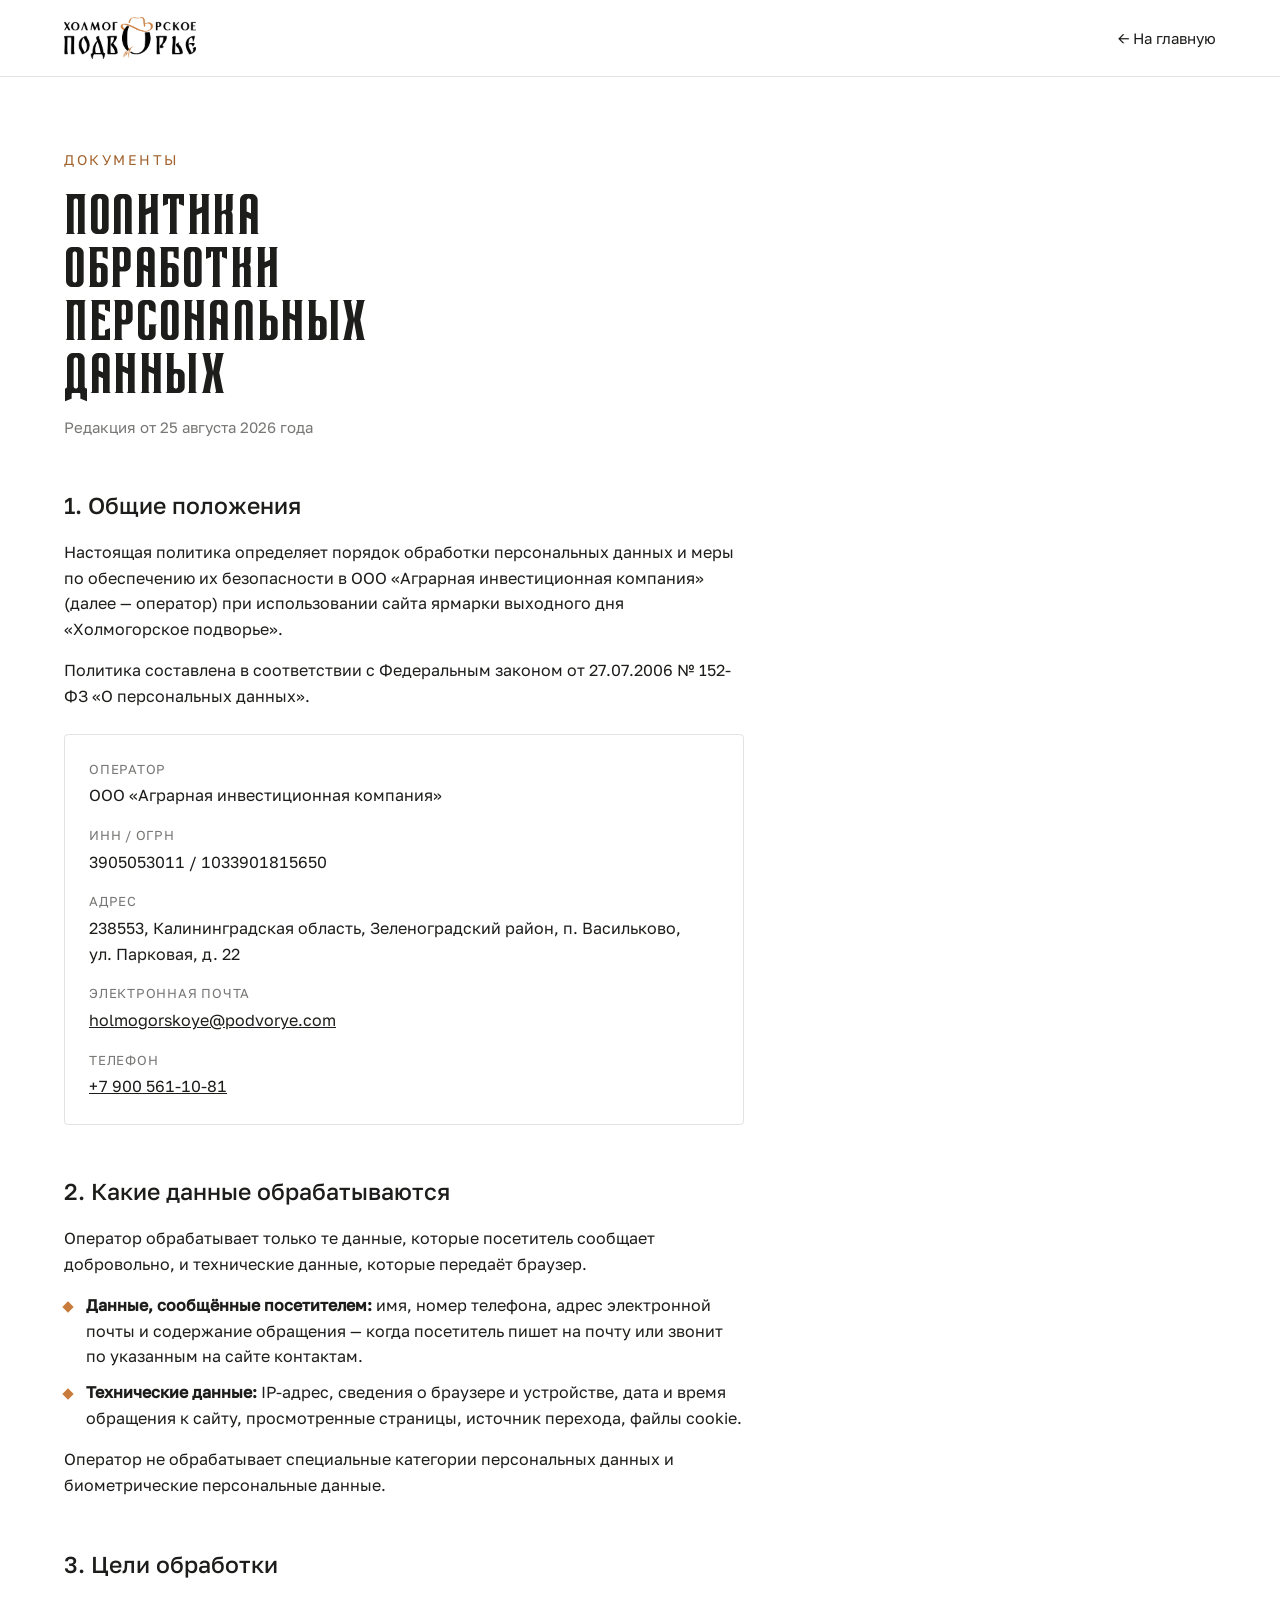
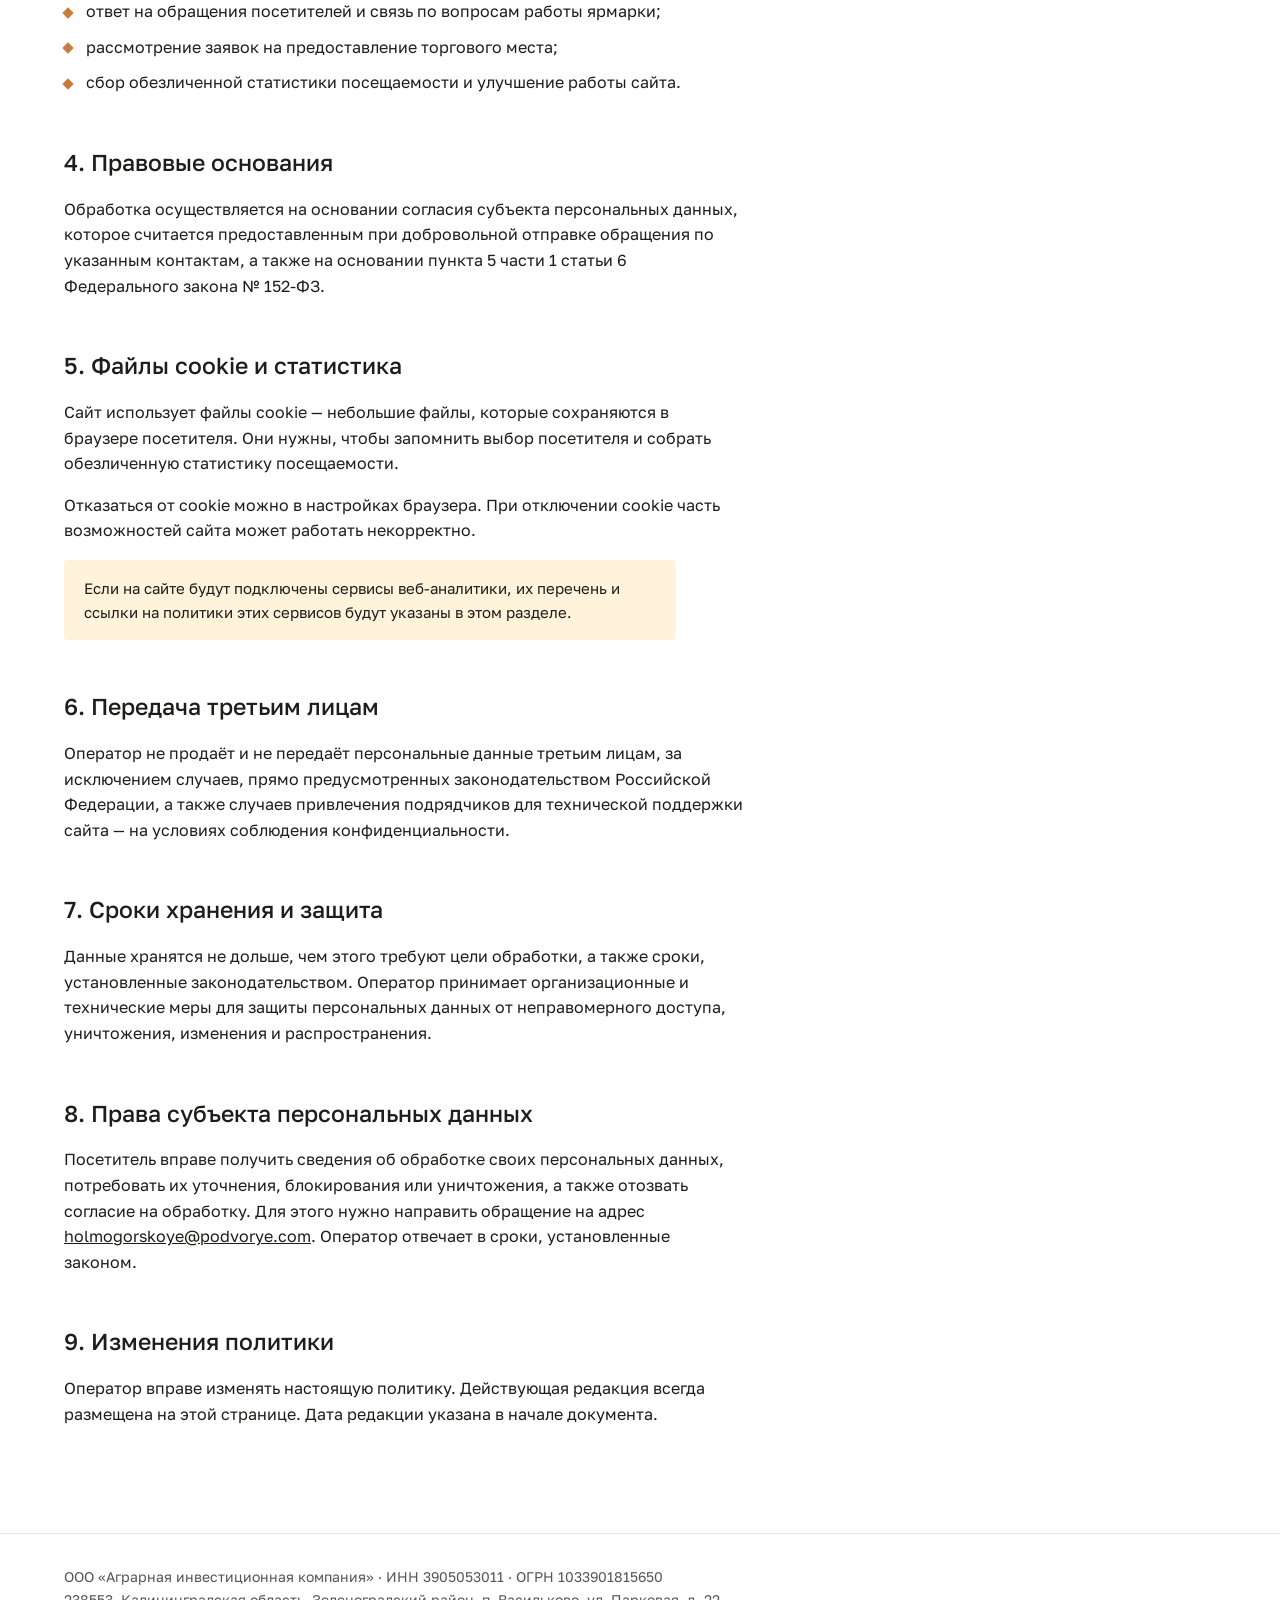
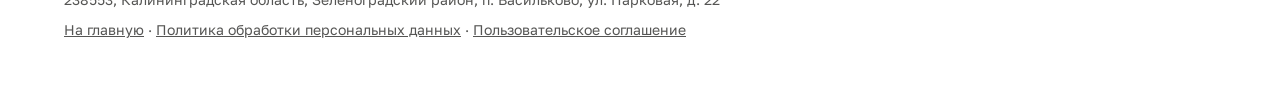
==== privacy.html @ 595e1046 "Сайт ярмарки выходного дня «Холмогорское подворье» Одностраничный сторителлинг: восемь тактов на дву" ====
<!doctype html>
<html lang="ru">
<head>
<meta charset="utf-8">
<meta name="viewport" content="width=device-width, initial-scale=1">
<meta name="color-scheme" content="light">
<meta name="robots" content="noindex, follow">
<title>Политика обработки персональных данных — Холмогорское подворье</title>
<link rel="icon" href="assets/logo/web/mark.png">
<link rel="preload" as="font" type="font/woff2" href="assets/fonts/GolosText-Regular.woff2">
<link rel="stylesheet" href="styles/main.css">
<link rel="stylesheet" href="styles/doc.css">
</head>
<body class="doc-body">

<a class="skip" href="#doc">К содержанию</a>

<header class="doc-header">
  <div class="wrap wrap--wide doc-header__in">
    <a href="index.html" aria-label="Холмогорское подворье, на главную">
      <img src="assets/logo/web/logo-full.png" width="132" height="42" alt="Холмогорское подворье">
    </a>
    <a class="doc-back" href="index.html">← На главную</a>
  </div>
</header>

<main class="doc" id="doc">
  <div class="wrap wrap--wide">
    <p class="doc__label">Документы</p>
    <h1 class="display doc__title">Политика обработки<br>персональных данных</h1>
    <p class="doc__meta">Редакция от 25 августа 2026 года</p>
    <h2>1. Общие положения</h2>
    <p>Настоящая политика определяет порядок обработки персональных данных
      и меры по обеспечению их безопасности в ООО «Аграрная инвестиционная компания» (далее — оператор)
      при использовании сайта ярмарки выходного дня «Холмогорское подворье».</p>
    <p>Политика составлена в соответствии с Федеральным законом
      от 27.07.2006 №&nbsp;152-ФЗ «О персональных данных».</p>
    <dl class="doc__facts">
      <dt>Оператор</dt><dd>ООО «Аграрная инвестиционная компания»</dd>
      <dt>ИНН / ОГРН</dt><dd class="num">3905053011 / 1033901815650</dd>
      <dt>Адрес</dt><dd>238553, Калининградская область, Зеленоградский район, п. Васильково, ул. Парковая, д. 22</dd>
      <dt>Электронная почта</dt><dd><a href="mailto:holmogorskoye@podvorye.com">holmogorskoye@podvorye.com</a></dd>
      <dt>Телефон</dt><dd class="num"><a href="tel:+79005611081">+7 900 561-10-81</a></dd>
    </dl>

    <h2>2. Какие данные обрабатываются</h2>
    <p>Оператор обрабатывает только те данные, которые посетитель сообщает
      добровольно, и технические данные, которые передаёт браузер.</p>
    <ul>
      <li><b>Данные, сообщённые посетителем:</b> имя, номер телефона, адрес электронной
        почты и содержание обращения — когда посетитель пишет на почту или звонит
        по указанным на сайте контактам.</li>
      <li><b>Технические данные:</b> IP-адрес, сведения о браузере и устройстве, дата
        и время обращения к сайту, просмотренные страницы, источник перехода,
        файлы cookie.</li>
    </ul>
    <p>Оператор не обрабатывает специальные категории персональных данных
      и биометрические персональные данные.</p>

    <h2>3. Цели обработки</h2>
    <ul>
      <li>ответ на обращения посетителей и связь по вопросам работы ярмарки;</li>
      <li>рассмотрение заявок на предоставление торгового места;</li>
      <li>сбор обезличенной статистики посещаемости и улучшение работы сайта.</li>
    </ul>

    <h2>4. Правовые основания</h2>
    <p>Обработка осуществляется на основании согласия субъекта персональных данных,
      которое считается предоставленным при добровольной отправке обращения
      по указанным контактам, а также на основании пункта 5 части 1 статьи 6
      Федерального закона №&nbsp;152-ФЗ.</p>

    <h2>5. Файлы cookie и статистика</h2>
    <p>Сайт использует файлы cookie — небольшие файлы, которые сохраняются
      в браузере посетителя. Они нужны, чтобы запомнить выбор посетителя
      и собрать обезличенную статистику посещаемости.</p>
    <p>Отказаться от cookie можно в настройках браузера. При отключении cookie
      часть возможностей сайта может работать некорректно.</p>
    <p class="doc__note">Если на сайте будут подключены сервисы веб-аналитики,
      их перечень и ссылки на политики этих сервисов будут указаны в этом разделе.</p>

    <h2>6. Передача третьим лицам</h2>
    <p>Оператор не продаёт и не передаёт персональные данные третьим лицам,
      за исключением случаев, прямо предусмотренных законодательством Российской
      Федерации, а также случаев привлечения подрядчиков для технической поддержки
      сайта — на условиях соблюдения конфиденциальности.</p>

    <h2>7. Сроки хранения и защита</h2>
    <p>Данные хранятся не дольше, чем этого требуют цели обработки, а также сроки,
      установленные законодательством. Оператор принимает организационные
      и технические меры для защиты персональных данных от неправомерного доступа,
      уничтожения, изменения и распространения.</p>

    <h2>8. Права субъекта персональных данных</h2>
    <p>Посетитель вправе получить сведения об обработке своих персональных данных,
      потребовать их уточнения, блокирования или уничтожения, а также отозвать
      согласие на обработку. Для этого нужно направить обращение на адрес
      <a href="mailto:holmogorskoye@podvorye.com">holmogorskoye@podvorye.com</a>. Оператор отвечает в сроки,
      установленные законом.</p>

    <h2>9. Изменения политики</h2>
    <p>Оператор вправе изменять настоящую политику. Действующая редакция всегда
      размещена на этой странице. Дата редакции указана в начале документа.</p>
  </div>
</main>

<footer class="doc-footer">
  <div class="wrap wrap--wide">
    <p>ООО «Аграрная инвестиционная компания» · ИНН 3905053011 · ОГРН 1033901815650<br>238553, Калининградская область, Зеленоградский район, п. Васильково, ул. Парковая, д. 22</p>
    <p><a href="index.html">На главную</a> · <a href="privacy.html">Политика обработки персональных данных</a>
      · <a href="terms.html">Пользовательское соглашение</a></p>
  </div>
</footer>

</body>
</html>
---- styles/main.css ----
@import url("tokens.css");

/* ============ база ============ */
*, *::before, *::after { box-sizing: border-box; }
body { margin: 0; }
html { -webkit-text-size-adjust: 100%; }

body {
  font-family: var(--f-text);
  font-size: var(--fs-body);
  line-height: 1.6;
  color: var(--c-black);
  background: var(--c-white);
  overflow-x: hidden;
}

img, svg { max-width: 100%; height: auto; display: block; }
h1, h2, h3 { margin: 0; font-weight: 400; }
p { margin: 0 0 1em; }
p:last-child { margin-bottom: 0; }
a { color: inherit; }

:focus-visible { outline: 2px solid var(--c-brown-text); outline-offset: 2px; }

.skip {
  position: absolute; left: -9999px;
  background: var(--c-white); color: var(--c-black);
  padding: 12px 20px; z-index: var(--z-modal);
}
.skip:focus { left: 8px; top: 8px; }

/* ============ сетка ============
   12 колонок на всю страницу. Композиция строится размещением в колонках,
   а не выравниванием по центру — отсюда асимметрия и воздух в нужных местах. */
.wrap {
  width: 100%;
  max-width: var(--container);
  margin-inline: auto;
  padding-inline: var(--gutter);
}

/* Шапка и футер идут по краю экрана, как и сцена: центрированный контейнер
   1240 px здесь создавал бы вторую, несовпадающую сетку. */
.wrap--wide {
  max-width: none;
  padding-inline: clamp(24px, 5vw, 96px);
}

.grid {
  display: grid;
  grid-template-columns: repeat(12, 1fr);
  grid-auto-columns: 0;  /* элемент без класса колонки не создаёт лишнюю дорожку */
  gap: 24px;
  align-items: start;
}

.col-1-5   { grid-column: 1 / 6; }
.col-1-6   { grid-column: 1 / 7; }
.col-1-7   { grid-column: 1 / 8; }
.col-1-8   { grid-column: 1 / 9; }
.col-1-9   { grid-column: 1 / 10; }
.col-1-12  { grid-column: 1 / -1; }
.col-7-9   { grid-column: 7 / 10; }
.col-7-12  { grid-column: 7 / -1; }
.col-8-12  { grid-column: 8 / -1; }
.col-9-12  { grid-column: 9 / -1; }
.col-10-12 { grid-column: 10 / -1; }

.stack > * + * { margin-top: 20px; }

/* ============ типографика ============ */
.display {
  font-family: var(--f-accent);
  text-transform: uppercase;
  line-height: 0.94;
  letter-spacing: 0.01em;
}

.label {
  font-size: 14px;
  letter-spacing: 0.18em;
  text-transform: uppercase;
  margin: 0 0 16px;
  color: var(--c-brown-text);
}
.label--light { color: rgb(255 255 255 / 78%); }

.section__title { font-size: var(--fs-h2); margin-bottom: 56px; }
.num { font-variant-numeric: tabular-nums; }
.note { font-size: 15px; opacity: 0.75; margin-top: 8px; }

/* ============ секции на плоском фоне ============ */
.section { padding-block: var(--section-gap); }
.section--cream { background: var(--c-cream); }

/* ============ орнамент ============ */
.orn {
  height: 24px;
  color: var(--c-brown);
  background-image: url("../../assets/ornament/vertical/orn-v-02.png");
  background-repeat: repeat-x;
  background-size: auto 24px;
}
.orn.is-vector { background-image: none; }
.orn svg { display: block; width: 100%; height: 24px; }
.orn path {
  fill: none; stroke: currentColor; stroke-width: 1.5;
  stroke-linecap: butt; stroke-linejoin: miter;
}
.orn.is-stitching path {
  transition: stroke-dashoffset var(--t-draw) var(--e-soft);
  stroke-dashoffset: 0 !important;
}

/* ============ кнопки ============ */
.btn {
  display: inline-flex;
  align-items: center;
  gap: 10px;
  min-height: 52px;
  padding: 0 32px;
  border: none;
  border-radius: var(--radius);
  font-family: var(--f-accent);
  font-size: 18px;
  letter-spacing: 0.03em;
  text-transform: uppercase;
  text-decoration: none;
  cursor: pointer;
  background: var(--c-brown-text);
  color: var(--c-white);
  transition: background var(--t-fast) var(--e-soft), transform var(--t-instant) var(--e-soft);
}
.btn:hover { background: var(--c-brown-hover); }
.btn:active { transform: scale(0.98); }
.btn--ghost {
  background: transparent; color: currentColor;
  box-shadow: inset 0 0 0 1.5px currentColor;
}
.btn--ghost:hover { background: rgb(255 255 255 / 14%); }
.btn--light { background: var(--c-white); color: var(--c-brown-text); }
.btn--light:hover { background: #f2e6d6; }

/* ============ иконки ============ */
.i {
  width: var(--icon-md); height: var(--icon-md);
  flex: none; fill: none;
  stroke: currentColor; stroke-width: var(--icon-stroke);
  stroke-linecap: butt; stroke-linejoin: miter;
}
.i--inline { width: var(--icon-sm); height: var(--icon-sm); display: inline-block; vertical-align: -2px; }
.i--k { width: var(--icon-sm); height: var(--icon-sm); display: inline-block; vertical-align: -2px; margin-right: 8px; }
.i--space { width: var(--icon-lg); height: var(--icon-lg); margin-bottom: 16px; color: var(--c-brown-text); }

/* ============ шапка ============ */
.header {
  position: fixed;
  top: 0; left: 0; right: 0;
  z-index: var(--z-header);
  color: var(--c-white);
  background: transparent;
  border-bottom: 1px solid transparent;
  transition: background var(--t-base) var(--e-soft), color var(--t-base) var(--e-soft),
              border-color var(--t-base) var(--e-soft);
}
/* Собственная подложка: белый текст должен читаться над любым кадром,
   в том числе над светлым небом. Плотность подобрана замером контраста. */
.header:not(.is-solid) {
  background: linear-gradient(to bottom, rgb(29 29 27 / 78%) 0%, rgb(29 29 27 / 40%) 62%, rgb(29 29 27 / 0%) 100%);
}
.header.is-solid {
  color: var(--c-black);
  background: rgb(255 255 255 / 88%);
  backdrop-filter: blur(14px) saturate(140%);
  border-bottom-color: rgb(29 29 27 / 12%);
}
.header__in { display: flex; align-items: center; gap: 32px; min-height: 76px; }
.header__logo { position: relative; display: block; }
.header__logo img { width: 132px; transition: opacity var(--t-base) var(--e-soft); }
.header__logo-light { position: absolute; inset: 0; }
.header.is-solid .header__logo-light { opacity: 0; }
.header:not(.is-solid) .header__logo-dark { opacity: 0; }
.header__nav { display: flex; gap: 28px; margin-left: auto; font-size: 15px; }
.header__nav a { text-decoration: none; }
.header__nav a:hover { opacity: 0.7; }
.header__tel {
  display: inline-flex; align-items: center; gap: 8px;
  font-weight: 500; text-decoration: none; white-space: nowrap;
}

/* ============ сцена: вся страница ============
   Одна закреплённая сцена во весь экран. Прокрутка ведёт видео и такты:
   один экран прокрутки — один такт. Ниже сцены только футер. */
.stage { position: relative; }
.stage__sticky {
  position: relative;
  min-height: 100dvh;
  display: grid;
  overflow: hidden;
}
.stage.is-live { }
.stage.is-live .stage__sticky { position: sticky; top: 0; height: 100dvh; }

.stage__media { position: absolute; inset: 0; overflow: hidden; background: var(--c-black); }
.stage__media img,
.stage__video {
  position: absolute; inset: 0;
  width: 100%; height: 100%;
  object-fit: cover;
}
.stage__video { opacity: 0; transition: opacity 420ms var(--e-soft); }
.stage__video.is-on { opacity: 1; }
.stage.is-live .stage__still { opacity: 0; transition: opacity 420ms var(--e-soft); }

/* Второй кадр — для узких экранов, где видео не грузится: на второй половине
   истории фон меняется, иначе восемь тактов идут на одной картинке. */
.stage__still--b { opacity: 0; transition: opacity 600ms var(--e-soft); }
.stage.is-second .stage__still--b { opacity: 1; }
.stage.is-live .stage__still--b { display: none; }

/* Затемнение: плотное слева и снизу, где лежит текст; кадр справа остаётся живым. */
.stage__scrim {
  position: absolute; inset: 0;
  background:
    linear-gradient(to right, rgb(29 29 27 / 80%) 0%, rgb(29 29 27 / 52%) 42%, rgb(29 29 27 / 8%) 82%),
    linear-gradient(to top, rgb(29 29 27 / 62%) 0%, rgb(29 29 27 / 0%) 46%),
    linear-gradient(to bottom, rgb(29 29 27 / 46%) 0%, rgb(29 29 27 / 0%) 16%);
}

/* Сцена живёт во всю ширину экрана: контейнер 1240 здесь только зажимал бы
   композицию. Сетка считается от края с полем, поэтому левая половина
   действительно работает целиком. */
.beats {
  position: relative;
  align-self: end;              /* история стоит на левом нижнем углу кадра */
  align-items: end;             /* и каждый такт тоже: короткие не висят вверху */
  max-width: none;
  padding-inline: clamp(24px, 5vw, 96px);
  padding-block: 112px clamp(72px, 10vh, 132px);
  color: var(--c-white);
  column-gap: clamp(16px, 2vw, 32px);
}
.stage.is-live .beat {
  grid-row: 1;
  opacity: 0;
  transform: translateY(28px);
  transition: opacity 420ms var(--e-soft), transform 520ms var(--e-soft);
  pointer-events: none;
}
.stage.is-live .beat.is-on { opacity: 1; transform: none; pointer-events: auto; }
/* Без скрипта — такты идут обычной колонкой, каждый на своём экране. */
.stage:not(.is-live) .beat { padding-block: 10vh; }

.beat__mark { width: 72px; margin-bottom: 28px; }
.beat__title {
  font-family: var(--f-accent);
  text-transform: uppercase;
  font-size: clamp(2.75rem, 7vw, 7rem);
  line-height: 0.9;
  letter-spacing: 0.01em;
  margin: 0 0 24px;
}
/* Заглавные такты набираются крупно: заголовок держит весь левый край кадра. */
.beat__title--hero {
  font-size: clamp(3.25rem, 11vw, 12rem);
  line-height: 0.86;
  margin-bottom: 32px;
}
.beat__title--sm { font-size: clamp(2.25rem, 5vw, 4.5rem); }
.beat__lead {
  font-size: clamp(1.125rem, 1.6vw, 1.5rem);
  font-weight: 500; line-height: 1.5; margin: 0; max-width: 44ch;
}
.beat__lead--hero { font-size: clamp(1.1875rem, 1.9vw, 1.75rem); max-width: 34ch; }
.beat__note { font-size: 15px; opacity: 0.75; margin-top: 24px; max-width: 60ch; }
.beat__cta { display: flex; flex-wrap: wrap; gap: 12px; margin-top: 32px; }

/* ============ стекло ============
   Полупрозрачная подложка с размытием: данные читаются поверх кадра,
   но кадр остаётся виден — сцена не распадается на экран и карточки. */
.glass {
  background: rgb(29 29 27 / 46%);
  backdrop-filter: blur(18px) saturate(130%);
  border: 1px solid rgb(255 255 255 / 20%);
  border-radius: var(--radius);
}

.chips { display: flex; flex-wrap: wrap; gap: 10px; list-style: none; margin: 32px 0 0; padding: 0; }
.chip { padding: 12px 18px; font-size: 15px; }
.chip b { font-family: var(--f-accent); font-size: 24px; margin-right: 8px; }

.duo { display: grid; grid-template-columns: 1fr 1fr; gap: 16px; margin-top: 8px; }
.duo__item { padding: 24px; }
.duo__item b { display: block; font-weight: 500; font-size: var(--fs-h3); margin: 4px 0 8px; }
.duo__item span { font-size: 15px; opacity: 0.85; }
.i--duo { width: var(--icon-lg); height: var(--icon-lg); }

/* Карта арендаторов встроена в страницу вектором: схема переведена
   в палитру сцены, поэтому лежит прямо на кадре, а не картинкой на подложке. */
.scheme__head {
  display: flex;
  flex-wrap: wrap;
  align-items: flex-end;
  justify-content: space-between;
  gap: 16px;
  margin-bottom: 20px;
}
.scheme__head .beat__title { margin-bottom: 0; }

.switch { display: flex; gap: 6px; padding: 5px; border-radius: var(--radius); background: rgb(29 29 27 / 46%); backdrop-filter: blur(18px) saturate(130%); border: 1px solid rgb(255 255 255 / 20%); }
.switch__btn {
  border: none;
  background: transparent;
  color: rgb(255 255 255 / 72%);
  font-family: var(--f-text);
  font-size: 15px;
  font-weight: 500;
  padding: 9px 18px;
  border-radius: 3px;
  cursor: pointer;
  transition: background var(--t-fast) var(--e-soft), color var(--t-fast) var(--e-soft);
}
.switch__btn:hover { color: var(--c-white); }
.switch__btn.is-on { background: var(--c-white); color: var(--c-brown-text); }

.scheme { display: none; overflow-x: auto; }
.scheme.is-on { display: block; }
.scheme__svg { width: 100%; height: auto; min-width: 760px; display: block; }

.tiles {
  display: grid; grid-template-columns: repeat(3, 1fr);
  gap: 12px; list-style: none; margin: 0; padding: 0;
}
.tile { padding: 18px 20px 18px 40px; position: relative; }
.tile__dot {
  position: absolute; left: 18px; top: 24px;
  width: 10px; height: 10px; transform: rotate(45deg);
}
.tile b { display: block; font-weight: 500; font-size: 17px; margin-bottom: 4px; }
.tile span { font-size: 14px; opacity: 0.82; line-height: 1.45; }

.stage__hint {
  position: absolute;
  right: clamp(24px, 5vw, 96px);
  bottom: 30px;
  color: var(--c-white); opacity: 0.7;
}
.stage__hint .i { width: var(--icon-lg); height: var(--icon-lg); }
.stage.is-past-hint .stage__hint { opacity: 0; transition: opacity var(--t-fast) var(--e-soft); }

/* Тонкая полоса прогресса истории — заменяет привычный «сколько ещё листать». */
.stage__progress {
  position: absolute; left: 0; right: 0; bottom: 0;
  height: 2px; background: rgb(255 255 255 / 18%);
}
.stage__progress span {
  display: block; height: 100%; width: 0;
  background: var(--c-white);
  transition: width 120ms linear;
}
.stage:not(.is-live) .stage__progress,
.stage:not(.is-live) .stage__hint { display: none; }

/* ============ фермерам ============ */
.join { background: var(--c-brown-text); color: var(--c-white); }
.join .label { color: rgb(255 255 255 / 78%); }
.join a { color: var(--c-white); }
.join__contacts { font-size: var(--fs-lead); }

/* ============ футер ============ */
.footer { background: var(--c-black); color: var(--c-white); padding-block: 72px 40px; }
.footer img { width: 200px; }
.footer__slogan { margin-top: 16px; opacity: 0.7; }
.footer h3 { font-size: 14px; letter-spacing: 0.06em; text-transform: uppercase; opacity: 0.6; margin-bottom: 14px; }
.footer ul { list-style: none; margin: 0; padding: 0; }
.footer li { margin-bottom: 10px; }
.footer a { text-decoration: none; }
.footer a:hover { text-decoration: underline; }
.footer__docs {
  display: flex;
  flex-wrap: wrap;
  gap: 8px 28px;
  margin-top: 40px;
  font-size: 14px;
  opacity: 0.75;
}
.footer__legal {
  margin-top: 20px; padding-top: 24px;
  border-top: var(--border-soft-dark);
  font-size: 13px; opacity: 0.55; line-height: 1.6;
}

/* ============ уведомление о куки ============ */
.cookie {
  position: fixed;
  left: clamp(16px, 4vw, 32px);
  right: clamp(16px, 4vw, 32px);
  bottom: 16px;
  z-index: var(--z-popover);
  display: none;
  align-items: center;
  justify-content: space-between;
  gap: 16px;
  padding: 16px 20px;
  color: var(--c-white);
  font-size: 14px;
  background: rgb(29 29 27 / 82%);
  backdrop-filter: blur(18px) saturate(130%);
  border: 1px solid rgb(255 255 255 / 18%);
  border-radius: var(--radius);
}
.cookie.is-on { display: flex; }
.cookie a { color: var(--c-white); }
.cookie__ok {
  flex: none;
  border: none;
  border-radius: 3px;
  padding: 10px 20px;
  font-family: var(--f-text);
  font-size: 14px;
  font-weight: 500;
  color: var(--c-brown-text);
  background: var(--c-white);
  cursor: pointer;
}

/* ============ плавающая кнопка ============ */
/* Кнопка стоит у правого края, а не по центру: текст тактов прижат влево,
   и центрированная кнопка садилась прямо на заголовок. */
.floater {
  position: fixed;
  right: clamp(16px, 4vw, 28px);
  bottom: 16px;
  z-index: var(--z-float);
  display: none;
  opacity: 0;
  transform: translateY(80px);
  transition: transform var(--t-base) var(--e-out), opacity var(--t-base) var(--e-out);
}
.floater.is-on { transform: none; opacity: 1; }

/* ============ появление ============ */
.reveal { opacity: 0; transform: translateY(16px); }
.reveal.is-in {
  opacity: 1; transform: none;
  transition: opacity var(--t-enter) var(--e-out), transform var(--t-enter) var(--e-out);
}

/* ============ адаптив ============
   На узких экранах прокрутка не ведёт видео: перемотка там дорогая, а трафик
   и батарея дороже эффекта. Вместо этого кадр стоит на месте, а такты
   проезжают поверх — каждый на своём экране. Ощущение истории сохраняется. */

@media (max-width: 1023px) {
  .grid { gap: 20px; }
  .col-1-5, .col-1-6, .col-1-7, .col-1-8, .col-1-9,
  .col-7-9, .col-7-12, .col-8-12, .col-9-12, .col-10-12 { grid-column: 1 / -1; }

  /* Перемотка по прокрутке работает и здесь: сцена закрепляется, такты
     сменяются поверх кадра — как на десктопе, только компактнее. */
  .stage.is-live .stage__sticky {
    position: sticky; top: 0; height: 100dvh;
    display: grid; align-content: end;
  }
  .stage.is-live .beats { display: grid; padding-block: 96px clamp(88px, 14vh, 132px); }
  .stage.is-live .beat {
    grid-row: 1;
    min-height: 0;
    padding-block: 0;
    scroll-snap-align: none;
  }
  .stage.is-live .stage__media,
  .stage.is-live .stage__scrim { position: absolute; z-index: auto; }

  /* Запасной вариант, когда перемотка не включилась: одно видео крутится
     фоном петлёй. */
  .stage.is-loop .stage__video.is-on { display: block; opacity: 1; }
  .stage.is-loop .stage__still,
  .stage.is-loop .stage__still--b { opacity: 0; }

  /* Кадр закреплён за окном, такты идут поверх него. */
  .stage__sticky { min-height: auto; padding: 0; display: block; }
  .stage__media { position: fixed; inset: 0; z-index: -2; }
  .stage__scrim {
    position: fixed;
    inset: 0;
    z-index: -1;
    background:
      linear-gradient(to top, rgb(29 29 27 / 84%) 0%, rgb(29 29 27 / 48%) 46%, rgb(29 29 27 / 18%) 100%),
      linear-gradient(to bottom, rgb(29 29 27 / 62%) 0%, rgb(29 29 27 / 0%) 22%);
  }

  .beats {
    display: block;
    align-self: auto;
    /* тот же отступ, что у шапки и футера, — иначе текст и логотип
       стоят на разных вертикалях */
    padding: 0 clamp(24px, 5vw, 96px);
    scroll-snap-type: y proximity;
  }
  .beat {
    min-height: 100dvh;
    display: flex;
    flex-direction: column;
    justify-content: flex-end;
    padding-block: 104px clamp(72px, 12vh, 120px);
    /* Прилипание по верху, а не по низу: такт с шестью рядами выше экрана,
       и при выравнивании по низу у него срезало заголовок. */
    scroll-snap-align: start;
  }
  .stage:not(.is-live) .beat + .beat { margin-top: 0; }

  .beat__title { font-size: clamp(2.5rem, 8vw, 4.5rem); }
  .beat__title--hero { font-size: clamp(3rem, 12vw, 6.5rem); }
  .beat__title--sm { font-size: clamp(2rem, 6.5vw, 3.5rem); }
  .beat__lead { font-size: clamp(1.0625rem, 2.4vw, 1.25rem); max-width: none; }
  .beat__lead--hero { font-size: clamp(1.125rem, 3vw, 1.5rem); }

  .tiles { grid-template-columns: repeat(2, 1fr); }
  .duo { grid-template-columns: 1fr; }
  .scheme__head { flex-direction: column; align-items: flex-start; }

  .stage__hint, .stage__progress { display: none; }

  /* Меню в шапке на планшете ломается на две строки — убираем его:
     все разделы всё равно проходят подряд, а навигация нужна на десктопе. */
  .header__nav { display: none; }
  .header__in { justify-content: space-between; }

  /* Такты проезжают прямо под шапкой, и сквозь градиент текст сливался
     с логотипом. На узких экранах шапка плотная — читаемость важнее эффекта. */
  .header:not(.is-solid) {
    background: rgb(29 29 27 / 82%);
    backdrop-filter: blur(14px) saturate(130%);
    border-bottom-color: rgb(255 255 255 / 12%);
  }
  /* Кнопка маршрута под большим пальцем нужна и на планшете. */
  .floater { display: inline-flex; }
}

@media (max-width: 767px) {
  /* Меню скрыто, и его margin-left: auto больше не отодвигает телефон вправо —
     разводим логотип и номер по краям явно. */
  .header__in { min-height: 60px; gap: 12px; justify-content: space-between; }
  .header__logo img { width: 116px; }
  .header__tel { font-size: 14px; }

  .beat { padding-block: 88px clamp(88px, 14vh, 120px); }
  /* В режиме перемотки такт не может расти выше экрана, а шесть плиток
     в столбик в него не помещаются — ставим в две колонки. */
  .tiles { grid-template-columns: 1fr 1fr; gap: 8px; }
  .tile { padding: 12px 12px 12px 30px; }
  .tile b { font-size: 15px; margin-bottom: 2px; }
  .tile span { font-size: 12.5px; line-height: 1.35; }
  .tile__dot { left: 12px; top: 17px; width: 8px; height: 8px; }
  .chips { gap: 8px; }
  .chip { font-size: 14px; padding: 10px 14px; }
  .chip b { font-size: 20px; }
  .beat__cta { flex-direction: column; align-items: stretch; }
  .beat__cta .btn { width: 100%; justify-content: center; }

  .floater { padding: 0 20px; min-height: 48px; font-size: 16px; }
  .cookie { flex-direction: column; align-items: stretch; text-align: left; bottom: 76px; }
  .cookie__ok { width: 100%; }

  /* Схема слишком мелкая для телефона: показываем её с горизонтальной
     прокруткой внутри своей области и подсказываем, что её можно листать. */
  .scheme { position: relative; -webkit-overflow-scrolling: touch; }
  .scheme__svg { min-width: 900px; }
  .scheme::after {
    content: "";
    position: absolute; top: 0; right: 0; bottom: 0; width: 48px;
    pointer-events: none;
    background: linear-gradient(to right, rgb(29 29 27 / 0%), rgb(29 29 27 / 55%));
  }
  .switch { width: 100%; }
  .switch__btn { flex: 1; padding: 10px 12px; font-size: 14px; }

  .footer { padding-block: 56px 32px; }
  .footer img { width: 168px; }
}

/* Самые узкие экраны: в режиме перемотки такт не растёт, поэтому у плотного
   такта «Товары» убираем описания — остаются названия и цветные метки. */
@media (max-width: 400px), (max-height: 740px) {
  .stage.is-live .beats { padding-block: 84px 76px; }
  .stage.is-live .tile span { display: none; }
  .stage.is-live .tile { padding: 12px 12px 12px 28px; }
  .stage.is-live .beat__note { margin-top: 16px; font-size: 13px; }
  /* «Два пространства» на низком экране: иконка меньше, поля плотнее. */
  .stage.is-live .duo { gap: 8px; }
  .stage.is-live .duo__item { padding: 14px 16px; }
  .stage.is-live .duo__item b { font-size: 16px; margin: 2px 0 4px; }
  .stage.is-live .duo__item span { font-size: 13px; line-height: 1.4; }
  .stage.is-live .i--duo { width: 22px; height: 22px; }
  .stage.is-live .chip { padding: 9px 13px; font-size: 13px; }
  .stage.is-live .chip b { font-size: 19px; }
}

/* Планшет: две колонки там, где на телефоне одна, и крупнее шрифт. */
@media (min-width: 768px) and (max-width: 1023px) {
  .beat { padding-block: 112px clamp(80px, 12vh, 128px); }
  .tiles { grid-template-columns: repeat(2, 1fr); }
  .duo { grid-template-columns: 1fr 1fr; }
  .beat__cta { flex-direction: row; }
  .beat__cta .btn { width: auto; }
}
---- styles/doc.css ----
/* Юридические страницы: светлые, читаемые, без сцены и видео.
   Общие токены и типографика берутся из main.css. */

.doc-body {
  background: var(--c-white);
  color: var(--c-black);
}

.doc-header {
  border-bottom: var(--border-soft);
  background: var(--c-white);
}
.doc-header__in {
  display: flex;
  align-items: center;
  justify-content: space-between;
  gap: 24px;
  min-height: 76px;
}
.doc-header img { width: 132px; }
.doc-back { font-size: 15px; text-decoration: none; }
.doc-back:hover { color: var(--c-brown-text); }

.doc { padding-block: clamp(48px, 8vh, 96px) clamp(64px, 10vh, 120px); }

.doc__label {
  font-size: 14px;
  letter-spacing: 0.18em;
  text-transform: uppercase;
  color: var(--c-brown-text);
  margin: 0 0 16px;
}
.doc__title {
  font-size: clamp(2rem, 4.4vw, 3.75rem);
  line-height: 0.94;
  margin: 0 0 16px;
  max-width: 18ch;
}
.doc__meta { font-size: 15px; opacity: 0.6; margin: 0 0 48px; }

.doc h2 {
  font-size: clamp(1.25rem, 1.8vw, 1.5rem);
  font-weight: 500;
  margin: 48px 0 16px;
  max-width: 62ch;
}
.doc p,
.doc ul,
.doc dl { max-width: 68ch; }
.doc p { margin: 0 0 16px; }
.doc ul { margin: 0 0 16px; padding-left: 0; list-style: none; }
.doc li { position: relative; padding-left: 22px; margin-bottom: 10px; }
/* Ромбовидный маркер — тот же модуль орнамента, что и на главной. */
.doc li::before {
  content: "";
  position: absolute;
  left: 0;
  top: 0.6em;
  width: 8px;
  height: 8px;
  background: var(--c-brown);
  transform: rotate(45deg);
}

.doc__facts {
  margin: 24px 0 16px;
  padding: 24px;
  border: var(--border-soft);
  border-radius: var(--radius);
}
.doc__facts dt {
  font-size: 13px;
  letter-spacing: 0.06em;
  text-transform: uppercase;
  opacity: 0.6;
}
.doc__facts dd { margin: 4px 0 16px; }
.doc__facts dd:last-child { margin-bottom: 0; }

.doc__note {
  padding: 16px 20px;
  background: var(--c-cream);
  border-radius: var(--radius);
  font-size: 15px;
}

.doc-footer {
  border-top: var(--border-soft);
  padding-block: 32px 40px;
  font-size: 14px;
  opacity: 0.75;
}
.doc-footer p { margin: 0 0 8px; max-width: none; }
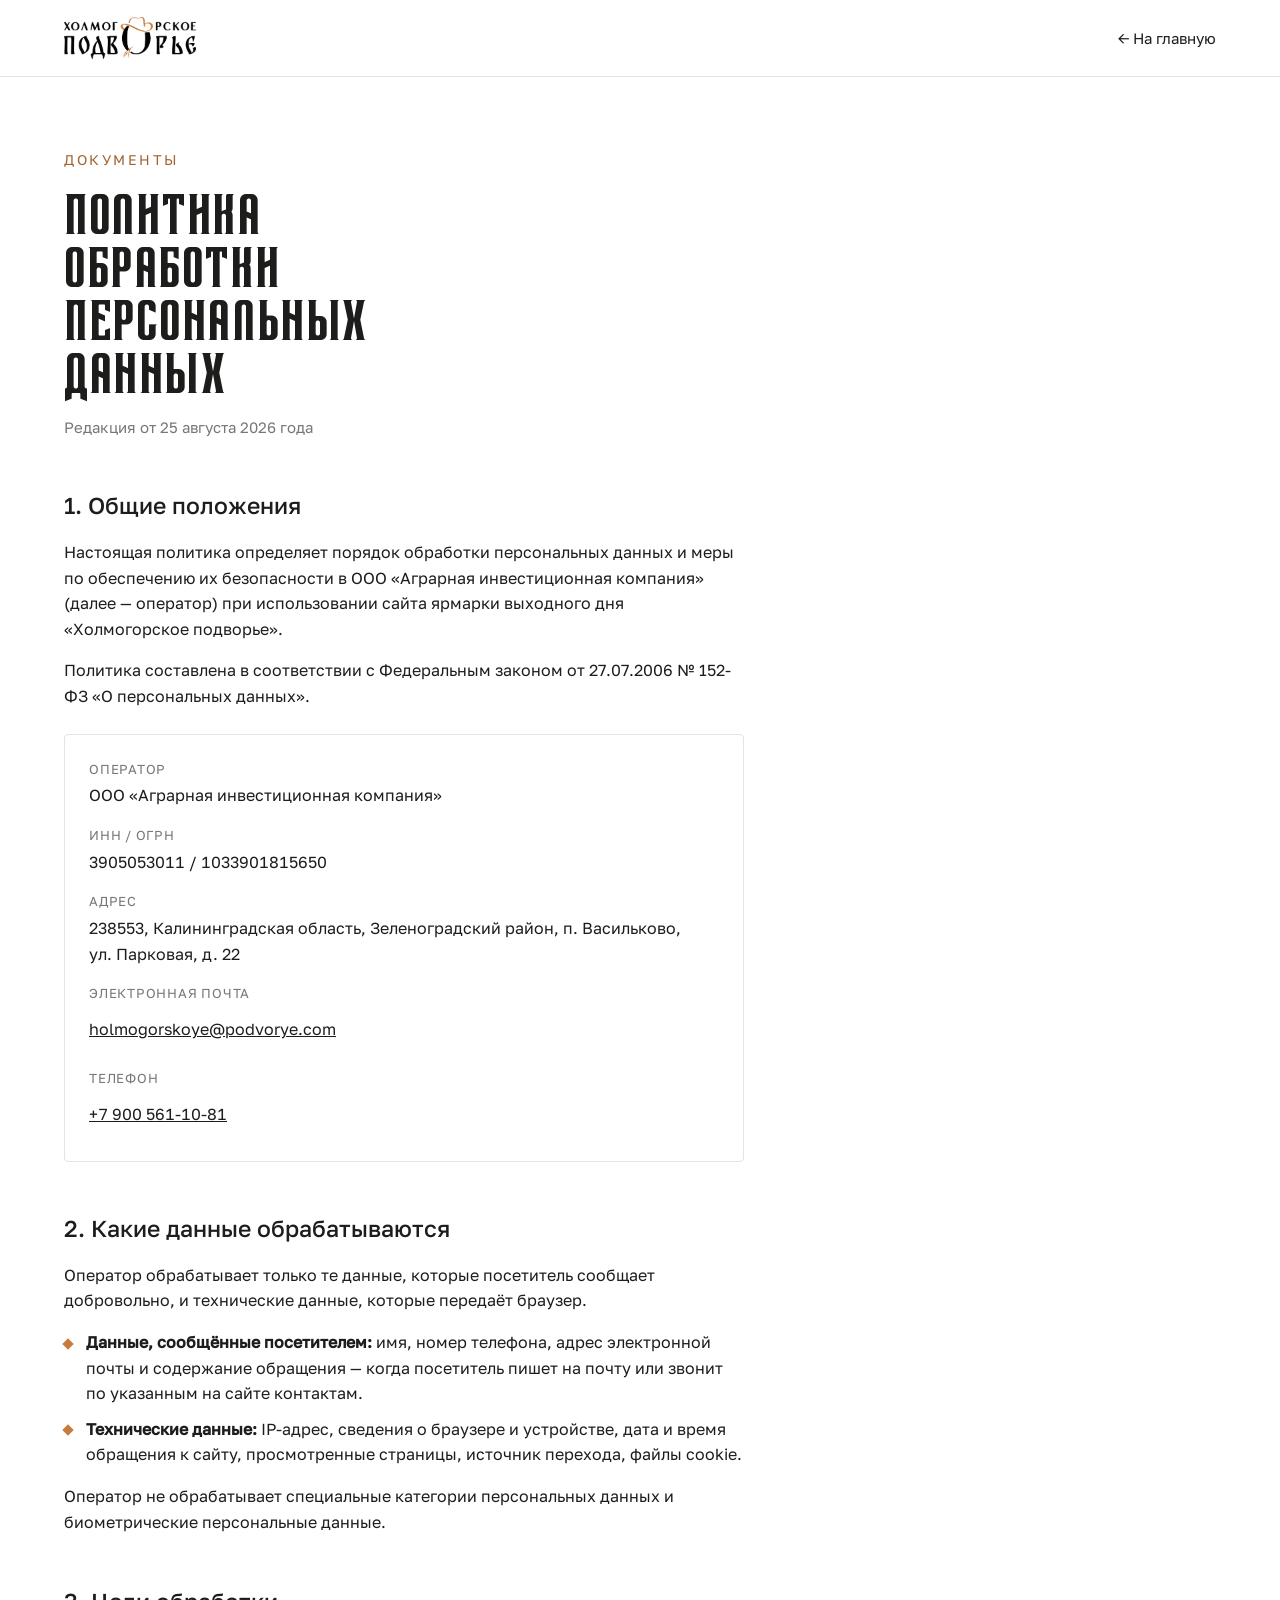
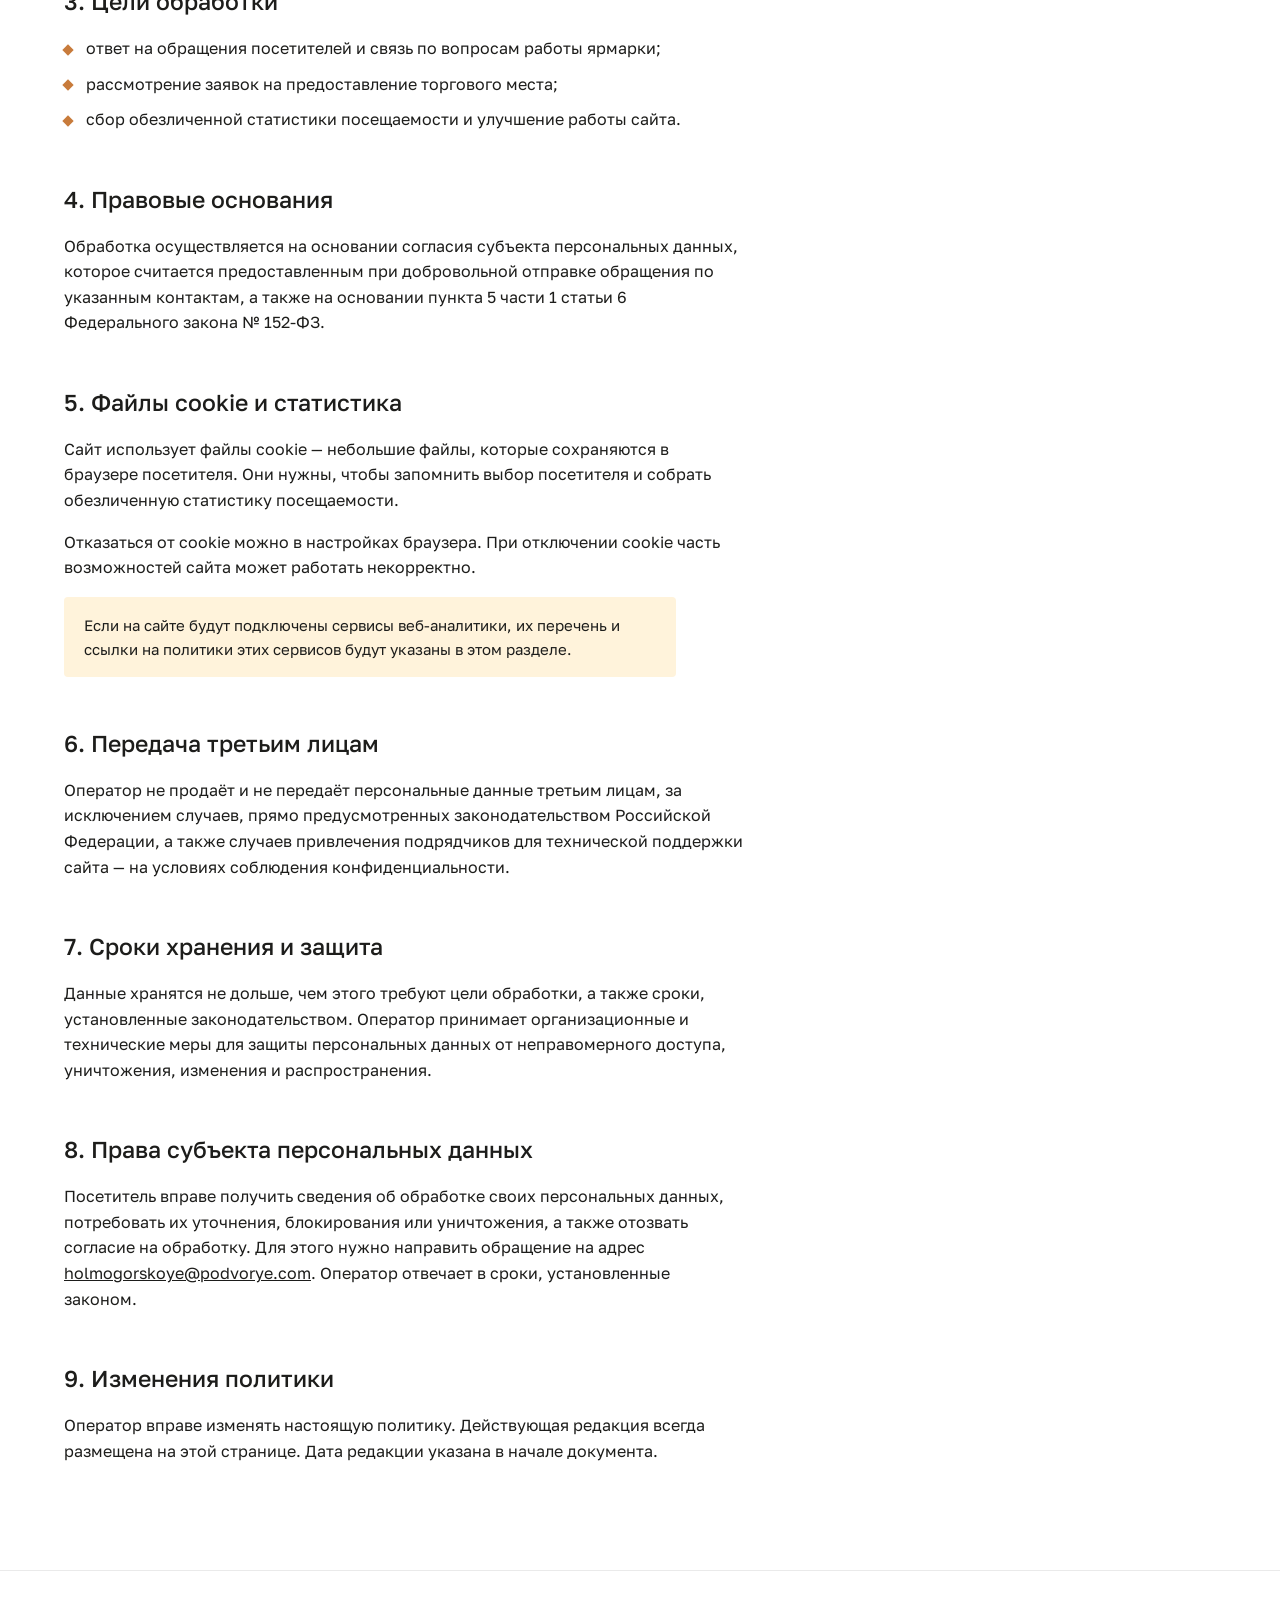
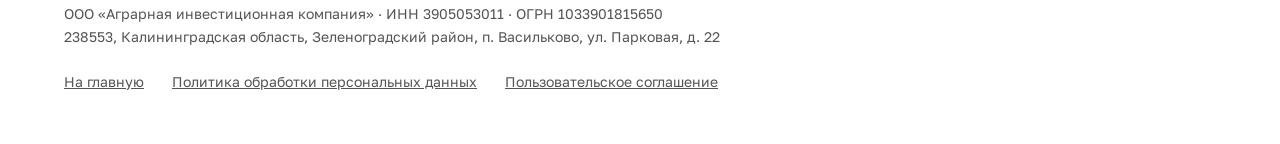
==== commit 404f57db: "Исправления по диагностике - заголовки тактов переведены в h2: на странице был один h1 и сразу h3,  " ====
--- a/privacy.html
+++ b/privacy.html
@@ -6,10 +6,14 @@
 <meta name="color-scheme" content="light">
 <meta name="robots" content="noindex, follow">
 <title>Политика обработки персональных данных — Холмогорское подворье</title>
+<meta name="description" content="Как ярмарка «Холмогорское подворье» обрабатывает персональные данные: какие сведения собираются, зачем, сколько хранятся и как отозвать согласие.">
+<link rel="canonical" href="https://vitalik4444.github.io/holmogorskoe-podvorye/privacy.html">
 <link rel="icon" href="assets/logo/web/mark.png">
+<link rel="icon" type="image/png" sizes="32x32" href="assets/social/favicon-32.png">
+<link rel="apple-touch-icon" sizes="180x180" href="assets/social/apple-touch-icon.png">
 <link rel="preload" as="font" type="font/woff2" href="assets/fonts/GolosText-Regular.woff2">
-<link rel="stylesheet" href="styles/main.css">
-<link rel="stylesheet" href="styles/doc.css">
+<link rel="stylesheet" href="styles/main.css?v=877e6e48">
+<link rel="stylesheet" href="styles/doc.css?v=ac60cbd4">
 </head>
 <body class="doc-body">
 
@@ -107,8 +111,11 @@
 <footer class="doc-footer">
   <div class="wrap wrap--wide">
     <p>ООО «Аграрная инвестиционная компания» · ИНН 3905053011 · ОГРН 1033901815650<br>238553, Калининградская область, Зеленоградский район, п. Васильково, ул. Парковая, д. 22</p>
-    <p><a href="index.html">На главную</a> · <a href="privacy.html">Политика обработки персональных данных</a>
-      · <a href="terms.html">Пользовательское соглашение</a></p>
+    <ul class="doc-footer__links">
+      <li><a href="index.html">На главную</a></li>
+      <li><a href="privacy.html">Политика обработки персональных данных</a></li>
+      <li><a href="terms.html">Пользовательское соглашение</a></li>
+    </ul>
   </div>
 </footer>
 
--- a/styles/main.css
+++ b/styles/main.css
@@ -1,4 +1,4 @@
-@import url("tokens.css");
+@import url("tokens.css?v=07ad3186");
 
 /* ============ база ============ */
 *, *::before, *::after { box-sizing: border-box; }
@@ -97,7 +97,7 @@
 .orn {
   height: 24px;
   color: var(--c-brown);
-  background-image: url("../../assets/ornament/vertical/orn-v-02.png");
+  background-image: url("../assets/ornament/vertical/orn-v-02.png");
   background-repeat: repeat-x;
   background-size: auto 24px;
 }
@@ -187,6 +187,21 @@
   display: inline-flex; align-items: center; gap: 8px;
   font-weight: 500; text-decoration: none; white-space: nowrap;
 }
+
+/* ============ область нажатия ============
+   Ширины хватает везде, а высоты нет: ссылки и вкладки были 21—42 px
+   при норме 44. Наращиваем область нажатия отступами, внешний вид
+   при этом не меняется. */
+.header__nav a,
+.header__tel { display: inline-flex; align-items: center; min-height: 44px; }
+.header__logo { display: inline-flex; align-items: center; min-height: 44px; }
+.footer li a,
+.footer__docs a { display: inline-flex; align-items: center; min-height: 44px; }
+.footer li { margin-bottom: 2px; }
+.switch__btn { min-height: 44px; }
+.cookie__ok { min-height: 44px; }
+.cookie a { display: inline; }
+.doc-back { display: inline-flex; align-items: center; min-height: 44px; }
 
 /* ============ сцена: вся страница ============
    Одна закреплённая сцена во весь экран. Прокрутка ведёт видео и такты:
--- a/styles/doc.css
+++ b/styles/doc.css
@@ -17,7 +17,11 @@
   gap: 24px;
   min-height: 76px;
 }
+.doc-header a { display: inline-flex; align-items: center; min-height: 44px; }
 .doc-header img { width: 132px; }
+/* Контакты в блоке реквизитов — самостоятельные цели, им нужна высота 44.
+   Ссылки внутри абзацев не трогаем: для них правило не действует. */
+.doc__facts dd a { display: inline-flex; align-items: center; min-height: 44px; }
 .doc-back { font-size: 15px; text-decoration: none; }
 .doc-back:hover { color: var(--c-brown-text); }
 
@@ -91,3 +95,13 @@
   opacity: 0.75;
 }
 .doc-footer p { margin: 0 0 8px; max-width: none; }
+
+.doc-footer__links {
+  list-style: none;
+  margin: 12px 0 0;
+  padding: 0;
+  display: flex;
+  flex-wrap: wrap;
+  gap: 0 28px;
+}
+.doc-footer__links a { display: inline-flex; align-items: center; min-height: 44px; }
